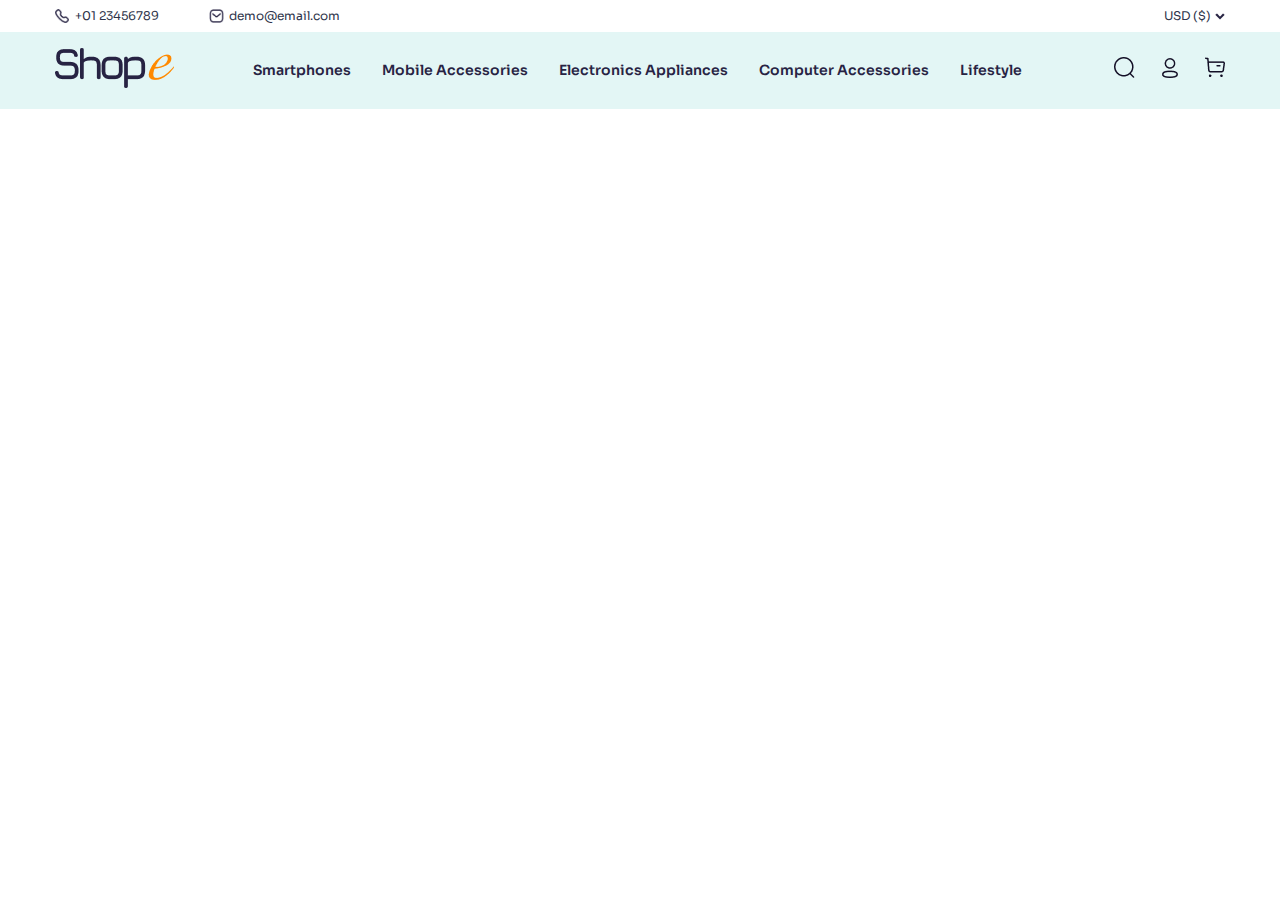
==== index.html @ 3c8182b2 "Topbar using Background Img" ====
<!DOCTYPE html>
<html lang="en">
<head>
    <meta charset="UTF-8">
    <meta http-equiv="X-UA-Compatible" content="IE=edge">
    <meta name="viewport" content="width=device-width, initial-scale=1.0">
    <link rel="stylesheet" href="style.css">
    <title>ShopE Website</title>
</head>
<body>
    <section class="topbar">
        <div class="container">
            <div class="tobar-contacts">
                <ul class="phone-email">
                    <li>
                        <a class="phone phone-icon phone-text" href="tel:+01 23456789">
                            +01 23456789 
                        </a>
                    </li>
                    <li class="email">
                        <a class="msg email-text" href="mailto:demo@email.com">
                            demo@email.com
                            
                        </a>
                    </li>
                </ul>
                <ul>
                    <li>
                        <a class="usd down_arrow usd-text" href="#" >
                            USD ($) 
                        </a>
                    </li>
                </ul>
        </div>
    </section>
    <!-- navbar -->
    <section class="navbar-section">
        <div class="container">
            <div class="navbar">
               <div>
                   <img class="logo" src="images/Logo.png" alt="logo">
               </div>
               <div>
                    <a class="nav-links" href="#">Smartphones</a>
                    <a class="nav-links" href="#">Mobile Accessories</a>
                    <a class="nav-links" href="#">Electronics Appliances</a>
                    <a class="nav-links" href="#">Computer Accessories</a>
                    <a class="nav-links" href="#">Lifestyle</a> 
               </div>
               <div>
                   <a class="navbar-icons" href="#">
                       <img src="images/Search.png" alt="search">
                   </a>
                   <a class="navbar-icons" href="#">
                       <img src="images/Profile.png" alt="profile">
                   </a>
                   <a class="navbar-icons" href="#" style="padding-right:0px">
                       <img src="images/Buy.png" alt="buy">
                   </a>
               </div>
            </div>
       </div>
    </section>
</body>
</html>
---- style.css ----
@import url('https://fonts.googleapis.com/css2?family=Sora:wght@100;200;300;400;500;600;700;800&display=swap');

*{
    font-family: 'Sora';
    font-style: normal;
    font-weight: 400;
    font-size: 12px;
    line-height: 18px;
    margin: 0;
    padding: 0;
}
.container{
    width: 1170px;
    margin:0 auto;
}
a{
    text-decoration: none;
}
ul{
    list-style: none;
}

/* top navbar */
.topbar{
    /* margin: 7px 0px 12px 0px; */
    color: #2D334A;
    padding: 7px 0;
}
.tobar-contacts{
    display: flex;
    justify-content: space-between;
}
.phone-email{
    display: flex;
}
.phone, .email,.usd{
    color: #2D334A;
    display: flex;
    align-items: center;
}
.phone-text{
    padding-left: 20.13px;
    
}
.email{
    padding-left: 49.5px;
}

.email-text{
    padding-left: 20.5px;
    color: #2D334A;
}
.usd-text{
    padding-right: 14px;
}
.phone-icon{
    background-image: url("images/telephone.png");
    background-repeat: no-repeat;
    background-size: 14.25px 14.25px;
    background-position: left;
}
.msg{
    background-image: url("images/Message.png");
    background-repeat: no-repeat;
    background-size: 15px 13.5px;
    background-position: left;
}
.down_arrow{
    background-image: url("images/down_arrow.png");
    background-repeat: no-repeat;
    background-size: 10px 7px;
    background-position: right;
}

/* navbar */

.navbar-section{
    background: #E3F6F5; 
}
.navbar{
    display: flex;
    align-items: center ;
    justify-content: space-between;
}
.logo{
    width: 118.93px;
    padding: 16px 0px 16px 0px;
}
.nav-links{
    font-weight: 600;
    font-size: 14px;
    line-height: 21px;
    color: #272343;
    padding: 0 14px;
}
.navbar-icons{
    padding: 0 12px;
}
.nav-links:hover{
    color: #FFD803;
}
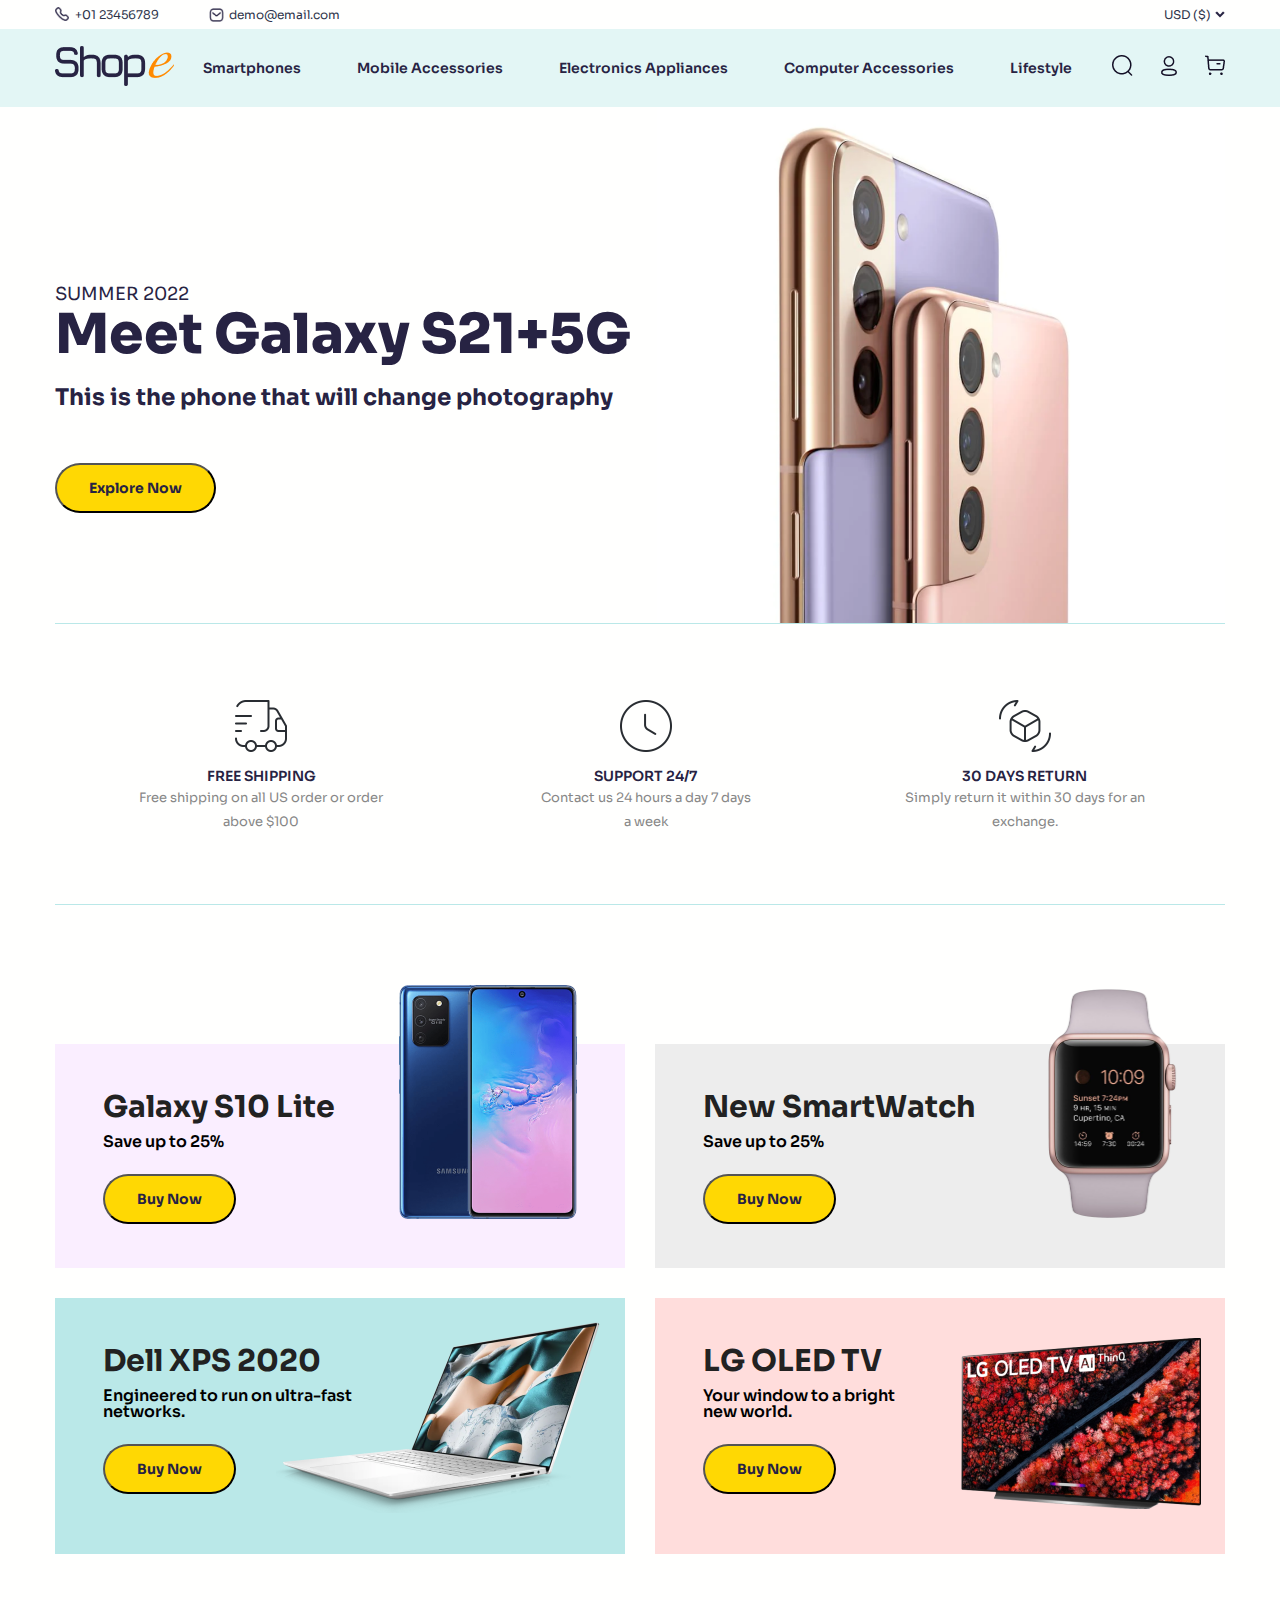
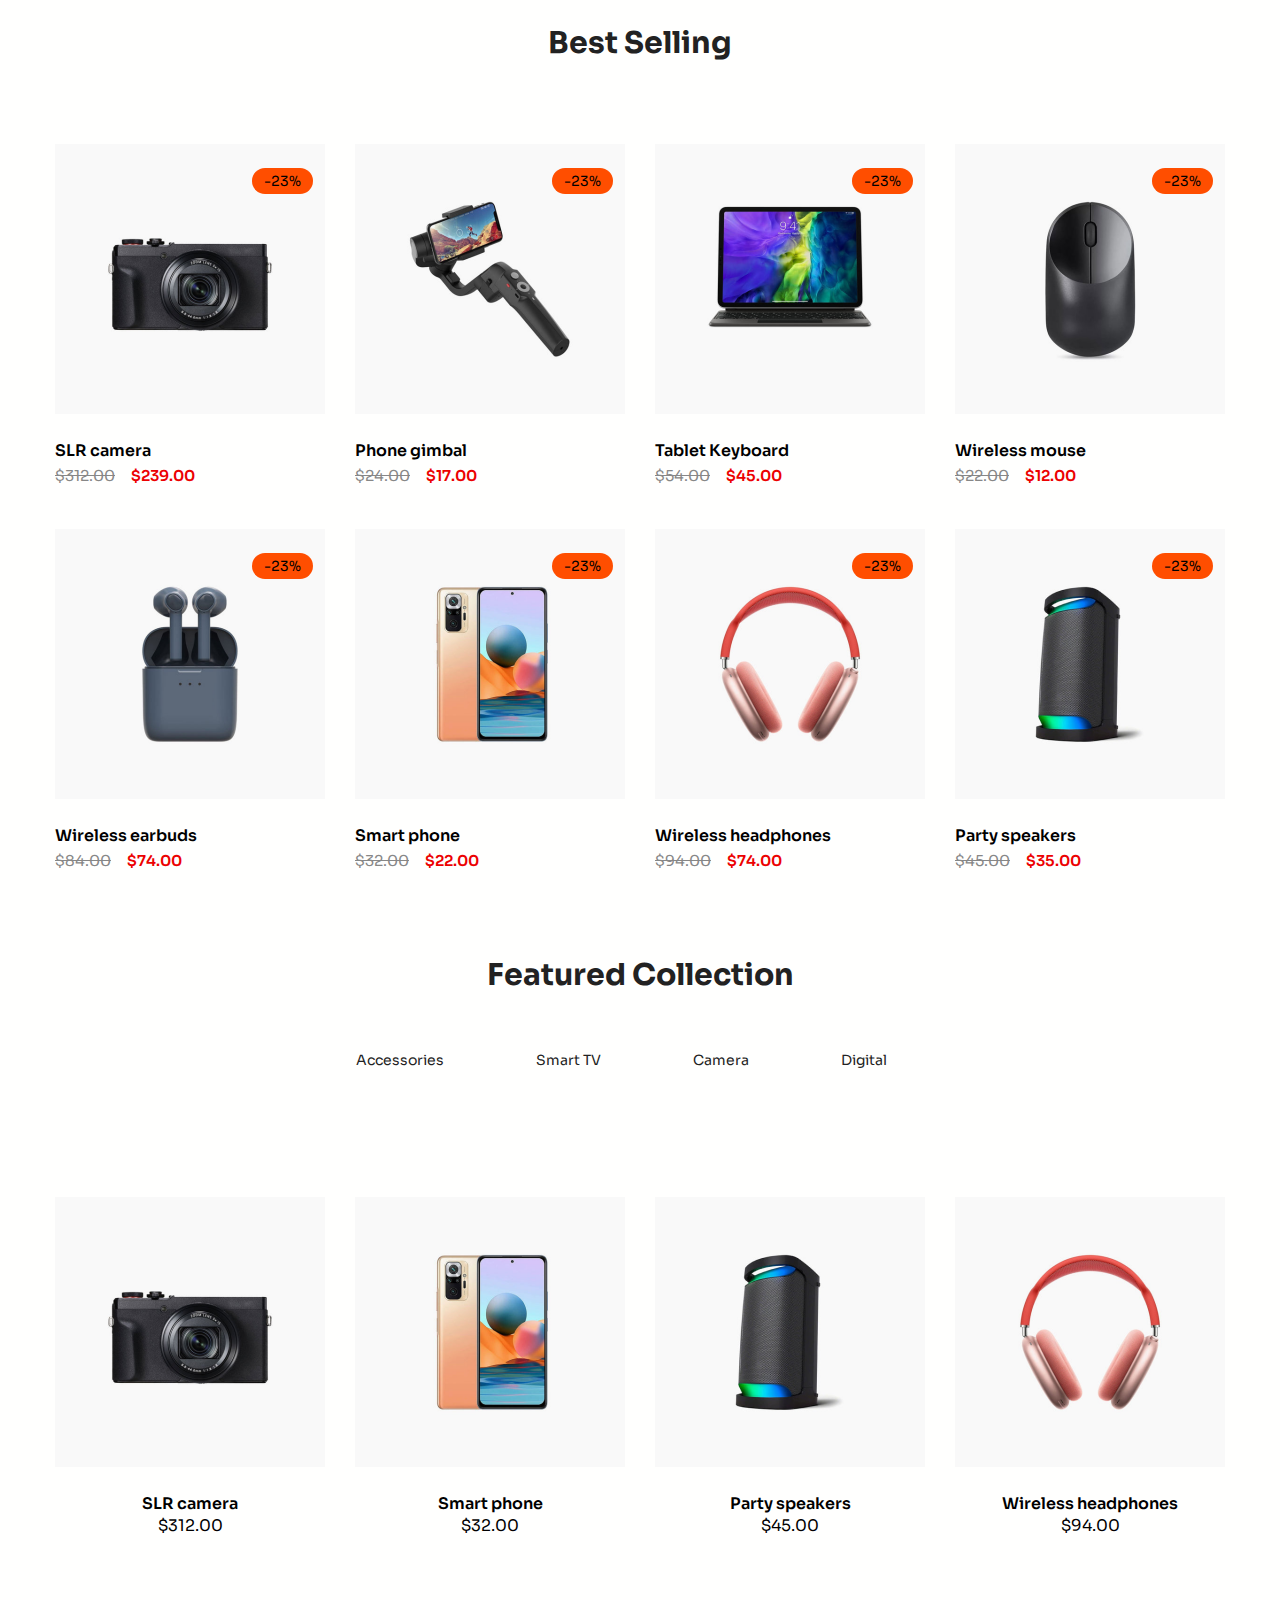
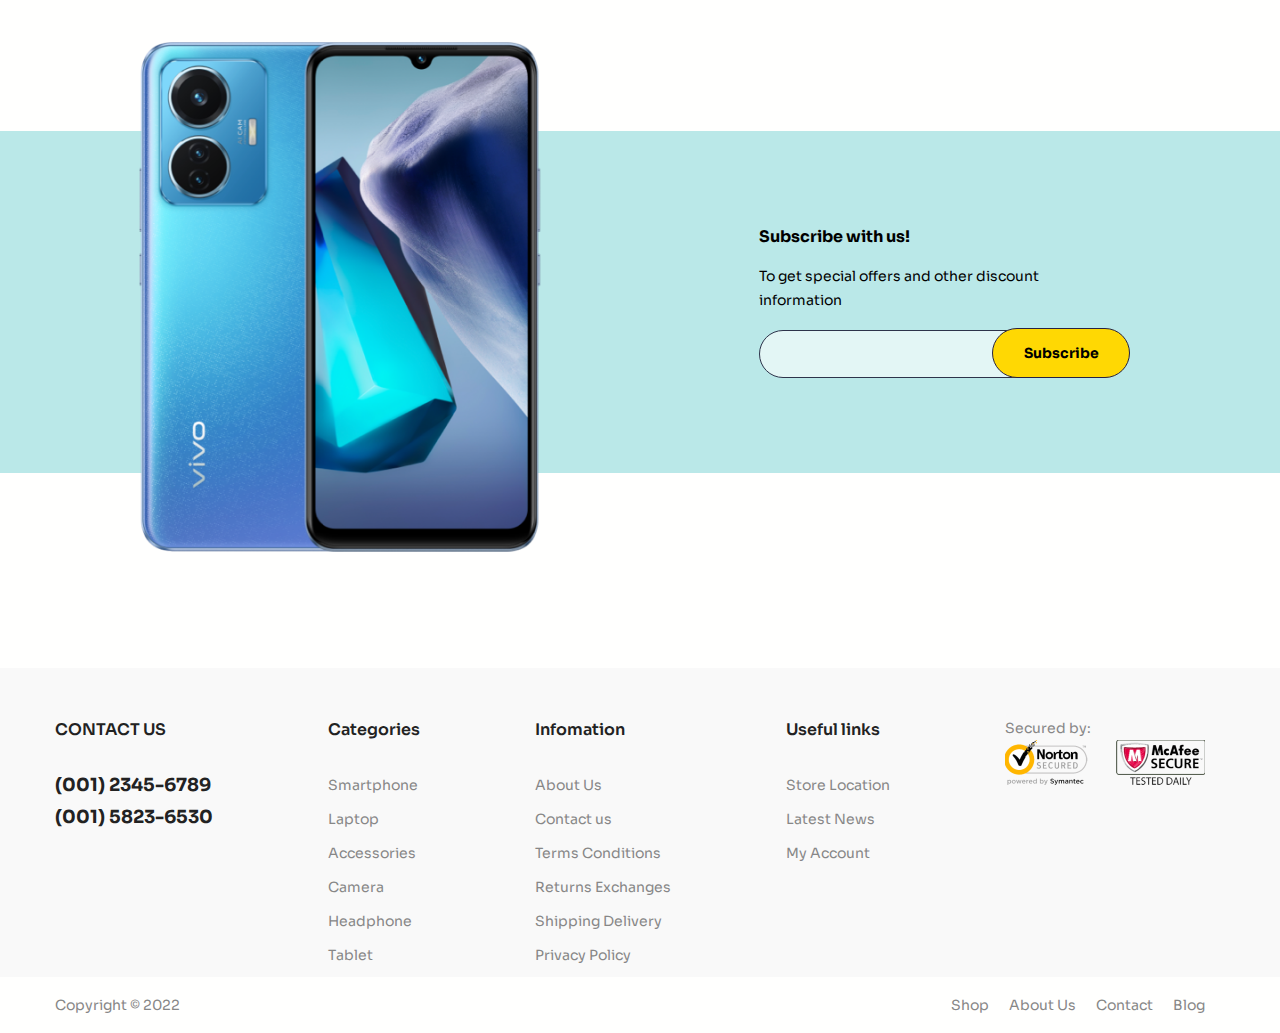
==== commit a9f8be10: "added: landing page" ====
--- a/index.html
+++ b/index.html
@@ -37,16 +37,133 @@
     <section class="navbar-section">
         <div class="container">
             <div class="navbar">
-               <div>
+               <!-- <div>
                    <img class="logo" src="images/Logo.png" alt="logo">
+               </div> -->
+               <div class="logo">
+                    <img src="images/Logo.png" alt="" />
                </div>
-               <div>
+               <!-- <div>
                     <a class="nav-links" href="#">Smartphones</a>
                     <a class="nav-links" href="#">Mobile Accessories</a>
                     <a class="nav-links" href="#">Electronics Appliances</a>
                     <a class="nav-links" href="#">Computer Accessories</a>
                     <a class="nav-links" href="#">Lifestyle</a> 
-               </div>
+               </div> -->
+               <nav>
+          <ul>
+            <li>
+              <a href="#">Smartphones</a>
+              <div class="megamenu">
+                <div class="megamenu-items">
+                  <h3>Samsung</h3>
+                  <ul>
+                    <li><a href="#">Galaxy Z Fold4</a></li>
+                    <li><a href="#">Galaxy Z Flip4</a></li>
+                    <li><a href="#">Galaxy A23 5G</a></li>
+                    <li><a href="#">Galaxy M13 5G </a></li>
+                    <li><a href="#">Galaxy F13</a></li>
+                    <li><a href="#">Galaxy M23</a></li>
+                    <li><a href="#">Galaxy F23</a></li>
+                  </ul>
+                </div>
+                <div class="megamenu-items">
+                  <h3>Apple</h3>
+                  <ul>
+                    <li><a href="#">iPhone 14 Pro Max </a></li>
+                    <li><a href="#">iPhone 13 Pro Max </a></li>
+                    <li><a href="#">iPhone 11</a></li>
+                    <li><a href="#">iPhone XR</a></li>
+                    <li><a href="#">iPhone 7</a></li>
+                    <li><a href="#">iPhone 7 Plus</a></li>
+                    <li><a href="#">iPhone 13</a></li>
+                  </ul>
+                </div>
+                <div class="megamenu-items">
+                  <h3>Nokia</h3>
+                  <ul>
+                    <li><a href="#">Nokia T10</a></li>
+                    <li><a href="#">Nokia G11 Plus</a></li>
+                    <li><a href="#">Nokia C21 Plus</a></li>
+                    <li><a href="#">Nokia C21</a></li>
+                    <li><a href="#">Nokia XR20</a></li>
+                    <li><a href="#">Nokia X20</a></li>
+                    <li><a href="#">Nokia C1 Plus</a></li>
+                  </ul>
+                </div>
+              </div>
+            </li>
+            <li>
+              <a href="#">Mobile Accessories</a>
+              <div class="megamenu">
+                <div class="megamenu-items">
+                  <h3>Air Buds</h3>
+                  <ul>
+                    <li><a href="#">Realme Buds Q2s</a></li>
+                    <li><a href="#">Galaxy Z Flip4</a></li>
+                    <li><a href="#">Galaxy A23 5G</a></li>
+                    <li><a href="#">Galaxy M13 5G </a></li>
+                    <li><a href="#">Galaxy F13</a></li>
+                    <li><a href="#">Galaxy M23</a></li>
+                    <li><a href="#">Galaxy F23</a></li>
+                  </ul>
+                </div>
+                <div class="megamenu-items">
+                  <h3>Headphone</h3>
+                  <ul>
+                    <li><a href="#">Redmi 3.5mm</a></li>
+                    <li><a href="#">DIZO Wireless Power</a></li>
+                    <li><a href="#">Samsung In-Ear</a></li>
+                    <li><a href="#">Xiaomi In-Ear</a></li>
+                    <li><a href="#">Jabra Evolve2</a></li>
+                    <li><a href="#">JBL Quantum 200</a></li>
+                    <li><a href="#">HP H150</a></li>
+                  </ul>
+                </div>
+
+                <div class="megamenu-items">
+                  <h3>Charger</h3>
+                  <ul>
+                    <li><a href="#">Xiaomi</a></li>
+                    <li><a href="#">Huawei CP84</a></li>
+                    <li><a href="#">VertuCharge-Qi</a></li>
+                    <li><a href="#">Promate AuraPad-4</a></li>
+                    <li><a href="#">Anobik 20W</a></li>
+                    <li><a href="#">Samsung 45W</a></li>
+                    <li><a href="#">Hoco C80 18W</a></li>
+                  </ul>
+                </div>
+                <div class="megamenu-items">
+                  <h3>Smart Watches</h3>
+                  <ul>
+                    <li><a href="#">Amazfit GTS 2</a></li>
+                    <li><a href="#">Amazfit GTR 2</a></li>
+                    <li><a href="#">Imilab W01</a></li>
+                    <li><a href="#">Haylou RS3</a></li>
+                    <li><a href="#">Dizo Watch Pro</a></li>
+                    <li><a href="#">Mibro A1</a></li>
+                    <li><a href="#">COLMI P28 PLUS</a></li>
+                  </ul>
+                </div>
+                <div class="megamenu-items">
+                  <h3>Adapter</h3>
+                  <ul>
+                    <li><a href="#">Apple 61W</a></li>
+                    <li><a href="#">Promate PD18</a></li>
+                    <li><a href="#">Baseus 30W</a></li>
+                    <li><a href="#">Xiaomi GaN</a></li>
+                    <li><a href="#">OnePlus Warp</a></li>
+                    <li><a href="#">LDNIO A1204Q</a></li>
+                    <li><a href="#">Samsung 25W</a></li>
+                  </ul>
+                </div>
+              </div>
+            </li>
+            <li><a href="#">Electronics Appliances</a></li>
+            <li><a href="#">Computer Accessories </a></li>
+            <li><a href="#">Lifestyle</a></li>
+          </ul>
+        </nav>
                <div>
                    <a class="navbar-icons" href="#">
                        <img src="images/Search.png" alt="search">
@@ -61,5 +178,276 @@
             </div>
        </div>
     </section>
+    <!-- latest feature section -->
+    <section>
+        <div class="container">
+            <div id="hero">
+                <p>SUMMER 2022</p>
+                <h1>Meet Galaxy S21+5G</h1>
+                <h4>This is the phone that will change photography</h4>
+                <Button>Explore Now</Button>
+            </div>
+        </div>
+    </section>
+    <!-- services section -->
+    <section>
+        <div class="container ">
+            <div class="services-box">
+                <div class="free-shipping">
+                    <h6 class="service-heading">FREE SHIPPING</h6>
+                    <p class="service-text">Free shipping on all US order or order above $100</p>
+                </div>
+                <div class="support">
+                    <h6 class="service-heading">SUPPORT 24/7</h6>
+                    <p class="service-text">Contact us 24 hours a day 7 days a week</p>
+                </div>
+                <div class="return">
+                    <h6 class="service-heading">30 DAYS RETURN</h6>
+                    <p class="service-text">Simply return it within 30 days for an exchange.</p>
+                </div>
+            </div>
+        </div>
+    </section>
+    <!-- offers feature -->
+    <section>
+        <div class="container">
+            <div class="offer-features">
+                <div class="galaxy-s10">
+                    <div class="offer-features-info">
+                        <h1>Galaxy S10 Lite</h1>
+                        <p>Save up to 25%</p>
+                        <button>Buy Now</button>
+                    </div>
+                    <div>
+                        <img class="g-s10-img" src="images/G-s10.png" alt="">
+                    </div>
+                </div>
+                
+                <div class="smartwatch">
+                    <div class="offer-features-info">
+                        <h1>New SmartWatch</h1>
+                        <p>Save up to 25%</p>
+                        <button>Buy Now</button>
+                    </div>
+                    <div>
+                        <img class="smartwatch-img" src="images/watch.png" alt="">
+                    </div>
+                </div>
+
+                <div class="laptop">
+                    <div class="offer-features-info">
+                        <h1>Dell XPS 2020</h1>
+                        <p>Engineered to run on ultra-fast <br> networks.</p>
+                        <button>Buy Now</button>
+                    </div>
+                    <div>
+                        <img class="laptop-img" src="images/laptop.png" alt="">
+                    </div>
+                </div>
+                <div class="led-tv">
+                    <div class="offer-features-info">
+                        <h1>LG OLED TV</h1>
+                        <p>Your window to a bright <br> new world.</p>
+                        <button>Buy Now</button>
+                    </div>
+                    <div>
+                        <img class="tv-img" src="images/tv.png" alt="">
+                    </div>
+                </div>
+            </div>
+        </div>
+    </section>
+    <!-- best selling -->
+    <section>
+      <div class="container">
+        <h1 class="best-selling-text">Best Selling</h1>
+
+        <div class="best-selling-products">
+            <div class="product">
+              <span class="discount-text">-23%</span>
+              <img class="product-img" src="images/camera.png" alt="canon camera">
+              <h5>SLR camera</h5>
+              <span class="previous-price">$312.00</span>
+              <span class="new-price">$239.00</span>
+            </div>
+            <div class="product">
+              <span class="discount-text">-23%</span>
+              <img class="product-img" src="images/gimble.png" alt="Phone gimbal">
+              <h5>Phone gimbal</h5>
+              <span class="previous-price">$24.00</span>
+              <span class="new-price">$17.00</span>
+            </div>
+            <div class="product">
+              <span class="discount-text">-23%</span>
+              <img class="product-img" src="images/tablet.png" alt="Tablet Keyboard">
+              <h5>Tablet Keyboard</h5>
+              <span class="previous-price">$54.00</span>
+              <span class="new-price">$45.00</span>
+            </div>
+            <div class="product">
+              <span class="discount-text">-23%</span>
+              <img class="product-img" src="images/mouse.png" alt="Wireless mouse">
+              <h5>Wireless mouse</h5>
+              <span class="previous-price">$22.00</span>
+              <span class="new-price">$12.00</span>
+            </div>
+            <div class="product">
+              <span class="discount-text">-23%</span>
+              <img class="product-img" src="images/airpods.png" alt="Wireless earbuds">
+              <h5>Wireless earbuds</h5>
+              <span class="previous-price">$84.00</span>
+              <span class="new-price">$74.00</span>
+            </div>
+            <div class="product">
+              <span class="discount-text">-23%</span>
+              <img class="product-img" src="images/phone.png" alt="Smart phone">
+              <h5>Smart phone</h5>
+              <span class="previous-price">$32.00</span>
+              <span class="new-price">$22.00</span>
+            </div>
+            <div class="product">
+              <span class="discount-text">-23%</span>
+              <img class="product-img" src="images/headphone.png" alt="Wireless headphones">
+              <h5>Wireless headphones</h5>
+              <span class="previous-price">$94.00</span>
+              <span class="new-price">$74.00</span>
+            </div>
+            <div class="product">
+              <span class="discount-text">-23%</span>
+              <img class="product-img" src="images/soundbox.png" alt="Party speakers">
+              <h5>Party speakers</h5>
+              <span class="previous-price">$45.00</span>
+              <span class="new-price">$35.00</span>
+            </div>
+        </div>
+      </div>
+    </section>
+    <!-- featured collection -->
+    <section>
+      <div class="container">
+        <div class="featured-collection">
+          <h1>Featured Collection</h1>
+          <div class="featured-categories">
+            <a href="#">Accessories</a>
+            <a href="#">Smart TV</a>
+            <a href="#">Camera</a>
+            <a href="#">Digital</a>
+          </div>
+        </div>
+
+        <div class="best-selling-products">
+          <div class="product">
+              <img class="product-img" src="images/camera.png" alt="canon camera">
+              <div class="product-info">
+                <h5>SLR camera</h5>
+              <p>$312.00</p>
+              </div>
+          </div>
+          <div class="product">
+              <img class="product-img" src="images/phone.png" alt="Smart phone">
+              <div class="product-info">
+                <h5>Smart phone</h5>
+                <p>$32.00</p>
+              </div>
+          </div>
+          <div class="product">
+              <img class="product-img" src="images/soundbox.png" alt="Party speakers">
+              <div class="product-info">
+                <h5>Party speakers</h5>
+                <p>$45.00</p>
+              </div>
+          </div>
+          <div class="product">
+              <img class="product-img" src="images/headphone.png" alt="Wireless headphones">
+              <div class="product-info">
+                <h5>Wireless headphones</h5>
+                <p>$94.00</p>
+              </div>
+          </div>
+        </div>
+      </div>
+    </section>
+
+    <!-- subscribe us -->
+    <section class="subscribe-us-section">
+      <div class="container">
+        <div class="subscribe-us">
+          <div class="img-div">
+            <img class="subscribe-phone" src="images/big-phone.png" alt="subscribe phone">
+          </div>
+          <div class="subscribe-content">
+            <h5>Subscribe with us!</h5>
+            <p>To get special offers and other discount <br> information</p>
+            <div class="search-input-div">
+              <input type="email" name="email" class="subscribe-input">
+              <input type="submit" value="Subscribe" class="subscribe-submit">
+            </div>
+          </div>
+        </div>
+      </div>
+    </section>
+
+   
+    <section class="footer-section">
+      <div class="container">
+        <div class="footer-container">
+          <div class="footer-items contact-us">
+            <h4 class="footer-items-title">CONTACT US</h4>
+            <p>(001) 2345-6789</p>
+            <p>(001) 5823-6530</p>
+          </div>
+          <div class="footer-items">
+            <h4 class="footer-items-title">Categories</h4>
+            <div class="cateories-list">
+              <li><a href="#">Smartphone</a></li>
+              <li><a href="#">Laptop</a></li>
+              <li><a href="#">Accessories</a></li>
+              <li><a href="#">Camera</a></li>
+              <li><a href="#">Headphone</a></li>
+              <li><a href="#">Tablet</a></li>
+            </div>
+          </div>
+          <div class="footer-items">
+            <h4 class="footer-items-title">Infomation</h4>
+            <div class="cateories-list">
+              <li><a href="#">About Us</a></li>
+              <li><a href="#">Contact us</a></li>
+              <li><a href="#">Terms Conditions</a></li>
+              <li><a href="#">Returns Exchanges</a></li>
+              <li><a href="#">Shipping Delivery</a></li>
+              <li><a href="#">Privacy Policy</a></li>
+            </div>
+          </div>
+          <div class="footer-items">
+            <h4 class="footer-items-title">Useful links</h4>
+            <div class="cateories-list">
+              <li><a href="#">Store Location</a></li>
+              <li><a href="#">Latest News</a></li>
+              <li><a href="#">My Account</a></li>
+            </div>
+          </div>
+          <div class="footer-items">
+            <p class="secure-text">Secured by:</p>
+            <img class="antivirus-img" src="images/antivirus.png" alt="antivirus">
+          </div>
+        </div>
+      </div>
+    </section>
+     <!-- footer -->
+    <footer>
+      <div class="container">
+        <div class="copyright-section">
+          <div class="copyright">
+            <p>Copyright © 2022</p>
+          </div>
+          <div class="useful-links">
+            <li><a href="#">Shop</a></li>
+            <li><a href="#">About Us</a></li>
+            <li><a href="#">Contact</a></li>
+            <li><a href="#">Blog</a></li>
+          </div>
+        </div>
+      </div>
+    </footer>
 </body>
 </html>--- a/style.css
+++ b/style.css
@@ -1,101 +1,564 @@
-@import url('https://fonts.googleapis.com/css2?family=Sora:wght@100;200;300;400;500;600;700;800&display=swap');
-
-*{
-    font-family: 'Sora';
-    font-style: normal;
-    font-weight: 400;
-    font-size: 12px;
-    line-height: 18px;
-    margin: 0;
-    padding: 0;
-}
-.container{
-    width: 1170px;
-    margin:0 auto;
-}
-a{
-    text-decoration: none;
-}
-ul{
-    list-style: none;
-}
-
+@import url("https://fonts.googleapis.com/css2?family=Sora:wght@100;200;300;400;500;600;700;800&display=swap");
+
+* {
+  margin: 0;
+  padding: 0;
+  font-family: "Sora", sans-serif;
+}
+body {
+  background-color: #fffffe;
+}
+a {
+  text-decoration: none;
+}
+ul {
+  list-style-type: none;
+}
+.container {
+  width: 100%;
+  max-width: 1170px;
+  margin: 0 auto;
+}
 /* top navbar */
-.topbar{
-    /* margin: 7px 0px 12px 0px; */
-    color: #2D334A;
-    padding: 7px 0;
-}
-.tobar-contacts{
-    display: flex;
-    justify-content: space-between;
-}
-.phone-email{
-    display: flex;
-}
-.phone, .email,.usd{
-    color: #2D334A;
-    display: flex;
-    align-items: center;
-}
-.phone-text{
-    padding-left: 20.13px;
-    
-}
-.email{
-    padding-left: 49.5px;
-}
-
-.email-text{
-    padding-left: 20.5px;
-    color: #2D334A;
-}
-.usd-text{
-    padding-right: 14px;
-}
-.phone-icon{
-    background-image: url("images/telephone.png");
-    background-repeat: no-repeat;
-    background-size: 14.25px 14.25px;
-    background-position: left;
-}
-.msg{
-    background-image: url("images/Message.png");
-    background-repeat: no-repeat;
-    background-size: 15px 13.5px;
-    background-position: left;
-}
-.down_arrow{
-    background-image: url("images/down_arrow.png");
-    background-repeat: no-repeat;
-    background-size: 10px 7px;
-    background-position: right;
+.topbar {
+  /* margin: 7px 0px 12px 0px; */
+  color: #2d334a;
+  padding: 7px 0;
+}
+.tobar-contacts {
+  display: flex;
+  justify-content: space-between;
+  align-items: center;
+  font-size: 12px;
+}
+.phone-email {
+  display: flex;
+}
+.phone,
+.email,
+.usd {
+  color: #2d334a;
+  display: flex;
+  align-items: center;
+}
+.phone-text {
+  padding-left: 20.13px;
+}
+.email {
+  padding-left: 49.5px;
+}
+
+.email-text {
+  padding-left: 20.5px;
+  color: #2d334a;
+}
+.usd-text {
+  padding-right: 14px;
+}
+.phone-icon {
+  background-image: url("images/telephone.png");
+  background-repeat: no-repeat;
+  background-size: 14.25px 14.25px;
+  background-position: left;
+}
+.msg {
+  background-image: url("images/Message.png");
+  background-repeat: no-repeat;
+  background-size: 15px 13.5px;
+  background-position: left;
+}
+.down_arrow {
+  background-image: url("images/down_arrow.png");
+  background-repeat: no-repeat;
+  background-size: 10px 7px;
+  background-position: right;
 }
 
 /* navbar */
-
-.navbar-section{
-    background: #E3F6F5; 
-}
-.navbar{
-    display: flex;
-    align-items: center ;
-    justify-content: space-between;
-}
-.logo{
-    width: 118.93px;
-    padding: 16px 0px 16px 0px;
-}
-.nav-links{
-    font-weight: 600;
-    font-size: 14px;
-    line-height: 21px;
-    color: #272343;
-    padding: 0 14px;
-}
-.navbar-icons{
-    padding: 0 12px;
-}
-.nav-links:hover{
-    color: #FFD803;
-}+.navbar-section {
+  background: #e3f6f5;
+}
+.navbar {
+  display: flex;
+  align-items: center;
+  justify-content: space-between;
+  position: relative;
+}
+.logo {
+  padding: 16px 0;
+}
+nav > ul {
+  display: flex;
+}
+nav > ul > li {
+  list-style: none;
+  padding: 28px;
+}
+nav > ul > li > a {
+  text-decoration: none;
+  color: #272343;
+  font-weight: 600;
+  font-size: 14px;
+  line-height: 21px;
+}
+nav > ul > li > a:hover {
+  color: #ffd803;
+}
+.megamenu {
+  position: absolute;
+  top: 120%;
+  left: 0;
+  display: none;
+  background-color: #fffffe;
+  box-shadow: 0px 0px 2px 1px rgba(0, 0, 0, 0.15);
+  transition: 2s;
+  padding-bottom: 59px;
+}
+nav > ul > li:hover .megamenu {
+  top: 100%;
+  display: flex;
+  flex: fit-content;
+}
+.megamenu-items {
+}
+.megamenu-items ul {
+  padding: 12px 52px 8px 32px;
+}
+.megamenu-items ul li {
+  list-style: none;
+  padding: 8px 0;
+}
+.megamenu-items h3 {
+  padding-left: 32px;
+  padding-top: 32px;
+}
+.megamenu-items ul > li > a {
+  font-weight: 400;
+  font-size: 14px;
+  line-height: 21px;
+  color: #272343;
+  text-decoration: none;
+}
+.megamenu-items ul > li > a:hover {
+  color: #ffd803;
+}
+.navbar-icons {
+  padding: 0 12px;
+}
+.nav-links:hover {
+  color: #ffd803;
+}
+/* .navbar-section {
+  background: #e3f6f5;
+}
+.navbar {
+  display: flex;
+  align-items: center;
+  justify-content: space-between;
+}
+.logo {
+  width: 118.93px;
+  padding: 16px 0px 16px 0px;
+}
+.nav-links {
+  font-weight: 600;
+  font-size: 14px;
+  line-height: 21px;
+  color: #272343;
+  padding: 0 14px;
+}
+.navbar-icons {
+  padding: 0 12px;
+}
+.nav-links:hover {
+  color: #ffd803;
+} */
+/* latest feature section */
+#hero {
+  background-image: url("images/galaxy-s21+5g.png");
+  height: 516px;
+  background-size: 568px auto;
+  background-repeat: no-repeat;
+  background-position: right;
+  /* display: flex;
+    flex-direction: column;
+    align-items: flex-start; */
+}
+#hero p {
+  font-weight: 400;
+  font-size: 18px;
+  line-height: 18px;
+  color: #272343;
+  padding-bottom: 4px;
+  padding-top: 178px;
+}
+#hero h1 {
+  font-weight: 800;
+  font-size: 55px;
+  line-height: 55px;
+  color: #272343;
+  padding-bottom: 24px;
+}
+#hero h4 {
+  font-weight: 700;
+  font-size: 23px;
+  line-height: 23px;
+  color: #272343;
+  padding-bottom: 54px;
+}
+#hero button {
+  background-color: #ffd803;
+  border-radius: 28px;
+  padding: 16px 32px;
+  font-weight: 700;
+  font-size: 14px;
+  line-height: 14px;
+  color: #272343;
+}
+/* services box */
+.services-box {
+  display: flex;
+  padding-top: 72px;
+  border-width: 1px 0px;
+  border-style: solid;
+  border-color: #bae8e8;
+}
+.service-heading {
+  font-weight: 600;
+  font-size: 14px;
+  line-height: 20px;
+  color: #272343;
+}
+.service-text {
+  font-weight: 400;
+  font-size: 13px;
+  line-height: 24px;
+  color: #878787;
+  text-align: center;
+}
+.free-shipping {
+  background-image: url(images/truck.png);
+  background-repeat: no-repeat;
+  background-size: 60px 60px;
+  background-position: center top 0;
+  padding: 70px;
+  display: flex;
+  flex-direction: column;
+  align-items: center;
+}
+.support {
+  background-image: url(images/clock.png);
+  background-repeat: no-repeat;
+  background-size: 60px 60px;
+  background-position: center top 0;
+  padding: 70px;
+  display: flex;
+  flex-direction: column;
+  align-items: center;
+}
+.return {
+  background-image: url(images/rotate.png);
+  background-repeat: no-repeat;
+  background-size: 60px 60px;
+  background-position: center top 0;
+  padding: 70px;
+  display: flex;
+  flex-direction: column;
+  align-items: center;
+}
+/* offer features */
+.offer-features {
+  display: grid;
+  grid-template-columns: 1fr 1fr;
+  gap: 30px;
+  padding-top: 139px;
+}
+.galaxy-s10 {
+  background: #faeeff;
+  border-radius: 0px;
+  position: relative;
+  height: 224px;
+}
+
+.offer-features-info h1 {
+  font-weight: 700;
+  font-size: 30px;
+  line-height: 30px;
+  color: #222222;
+}
+.offer-features-info {
+  padding: 48px;
+}
+.offer-features-info p {
+  font-weight: 600;
+  font-size: 16px;
+  line-height: 16px;
+  padding-top: 12px;
+  padding-bottom: 24px;
+}
+.offer-features-info button {
+  background: #ffd803;
+  border-radius: 28px;
+  padding: 16px 32px;
+  font-weight: 700;
+  font-size: 14px;
+  line-height: 14px;
+  color: #272343;
+}
+
+.g-s10-img {
+  position: absolute;
+  width: 178px;
+  left: 344px;
+  bottom: 49px;
+}
+.smartwatch {
+  background: #ededed;
+  border-radius: 0px;
+  position: relative;
+  height: 224px;
+}
+.smartwatch-img {
+  position: absolute;
+  width: 129.29px;
+  left: 393px;
+  bottom: 49px;
+}
+.laptop {
+  background: #bae8e8;
+  border-radius: 0px;
+  position: relative;
+  height: 256px;
+}
+.laptop-img {
+  position: absolute;
+  width: 325px;
+  right: 24px;
+  top: 24px;
+}
+.led-tv {
+  background: #ffdddc;
+  border-radius: 0px;
+  position: relative;
+  height: 256px;
+}
+.tv-img {
+  position: absolute;
+  width: 240px;
+  right: 24px;
+  top: 40px;
+}
+/* best selling  */
+.best-selling-text {
+  font-weight: 700;
+  font-size: 30px;
+  line-height: 42px;
+  text-align: center;
+  color: #222222;
+  padding: 68px 0 80px 0;
+}
+.best-selling-products {
+  display: grid;
+  grid-template-columns: auto auto auto auto;
+  row-gap: 40px;
+  column-gap: 30px;
+}
+.product {
+  position: relative;
+}
+.discount-text {
+  border-radius: 25px;
+  border: 0;
+  background-color: #ff4e00;
+  font-weight: 400;
+  font-size: 14px;
+  line-height: 14px;
+  padding: 6px 12px;
+  position: absolute;
+  left: 197px;
+  top: 24px;
+}
+.product-img {
+  width: 270px;
+}
+.product h5 {
+  font-weight: 600;
+  font-size: 16px;
+  line-height: 16px;
+  padding-top: 24px;
+  padding-bottom: 3px;
+}
+
+.previous-price {
+  text-decoration-line: line-through;
+  color: #878787;
+  font-weight: 400;
+  font-size: 15px;
+  line-height: 27px;
+  margin-right: 12px;
+}
+.new-price {
+  color: #ec0101;
+  font-weight: 600;
+  font-size: 15px;
+  line-height: 27px;
+}
+/* featured collection */
+.featured-collection {
+  padding-top: 80px;
+}
+.featured-collection h1 {
+  padding-bottom: 52px;
+  font-weight: 700;
+  font-size: 30px;
+  line-height: 42px;
+  text-align: center;
+  color: #222222;
+}
+.featured-categories {
+  text-align: center;
+  padding-bottom: 125px;
+}
+.featured-categories a {
+  background: #fffffe;
+  border-radius: 20px;
+  text-align: center;
+  color: #222222;
+  font-weight: 400;
+  font-size: 14px;
+  line-height: 24px;
+  padding: 8px 25px;
+  margin-right: 38px;
+}
+.featured-categories a:hover {
+  background: #272343;
+  color: #fffffe;
+}
+.product-info {
+  text-align: center;
+}
+/* subscribe us */
+.subscribe-us-section {
+  background: #bae8e8;
+  /* margin-top: 195px; */
+  margin: 195px auto;
+}
+.subscribe-us {
+  display: flex;
+  justify-content: center;
+  align-items: center;
+}
+.img-div {
+  flex: 1;
+  position: relative;
+}
+.subscribe-phone {
+  width: 570px;
+  position: absolute;
+  top: -290px;
+}
+.subscribe-content {
+  padding: 95px;
+}
+.subscribe-content h5 {
+  font-weight: 700;
+  font-size: 16px;
+  line-height: 22px;
+  padding-bottom: 16px;
+}
+.subscribe-content p {
+  font-weight: 400;
+  font-size: 14px;
+  line-height: 24px;
+  padding-bottom: 16px;
+}
+
+.subscribe-input {
+  width: 365px;
+  height: 46px;
+  padding: 0;
+  background: #e3f6f5;
+  border: 1px solid #2d334a;
+  border-radius: 25px;
+  cursor: pointer;
+}
+.subscribe-submit {
+  margin-left: -138px;
+  height: 50px;
+  width: 138px;
+  background: #ffd803;
+  appearance: none;
+  font-weight: 700;
+  font-size: 14px;
+  line-height: 14px;
+  border: 1px solid #272343;
+  cursor: pointer;
+  border-radius: 28px;
+}
+/* footer */
+.footer-section {
+  background-color: #f9f9f9;
+}
+.footer-container {
+  display: flex;
+  justify-content: space-between;
+  padding-top: 48px;
+}
+.footer-items-title {
+  font-weight: 600;
+  font-size: 16px;
+  line-height: 27px;
+  color: #222222;
+  padding-bottom: 30px;
+}
+.contact-us p {
+  font-weight: 700;
+  font-size: 18px;
+  line-height: 25px;
+  color: #222222;
+  padding-bottom: 7px;
+}
+.cateories-list li {
+  list-style: none;
+  padding-bottom: 10px;
+}
+.cateories-list li a {
+  font-weight: 400;
+  font-size: 14px;
+  line-height: 24px;
+  color: #878787;
+}
+.secure-text {
+  color: #878787;
+  font-weight: 400;
+  font-size: 14px;
+  line-height: 24px;
+}
+.antivirus-img {
+  width: 200px;
+  margin-right: 20px;
+}
+.copyright-section {
+  display: flex;
+  justify-content: space-between;
+  padding: 16px 0;
+}
+.copyright p {
+  font-weight: 400;
+  font-size: 14px;
+  line-height: 24px;
+  color: #878787;
+}
+.useful-links {
+  display: flex;
+}
+.useful-links li {
+  list-style: none;
+  margin-right: 20px;
+}
+.useful-links li a {
+  font-weight: 400;
+  font-size: 14px;
+  line-height: 24px;
+  color: #878787;
+}
